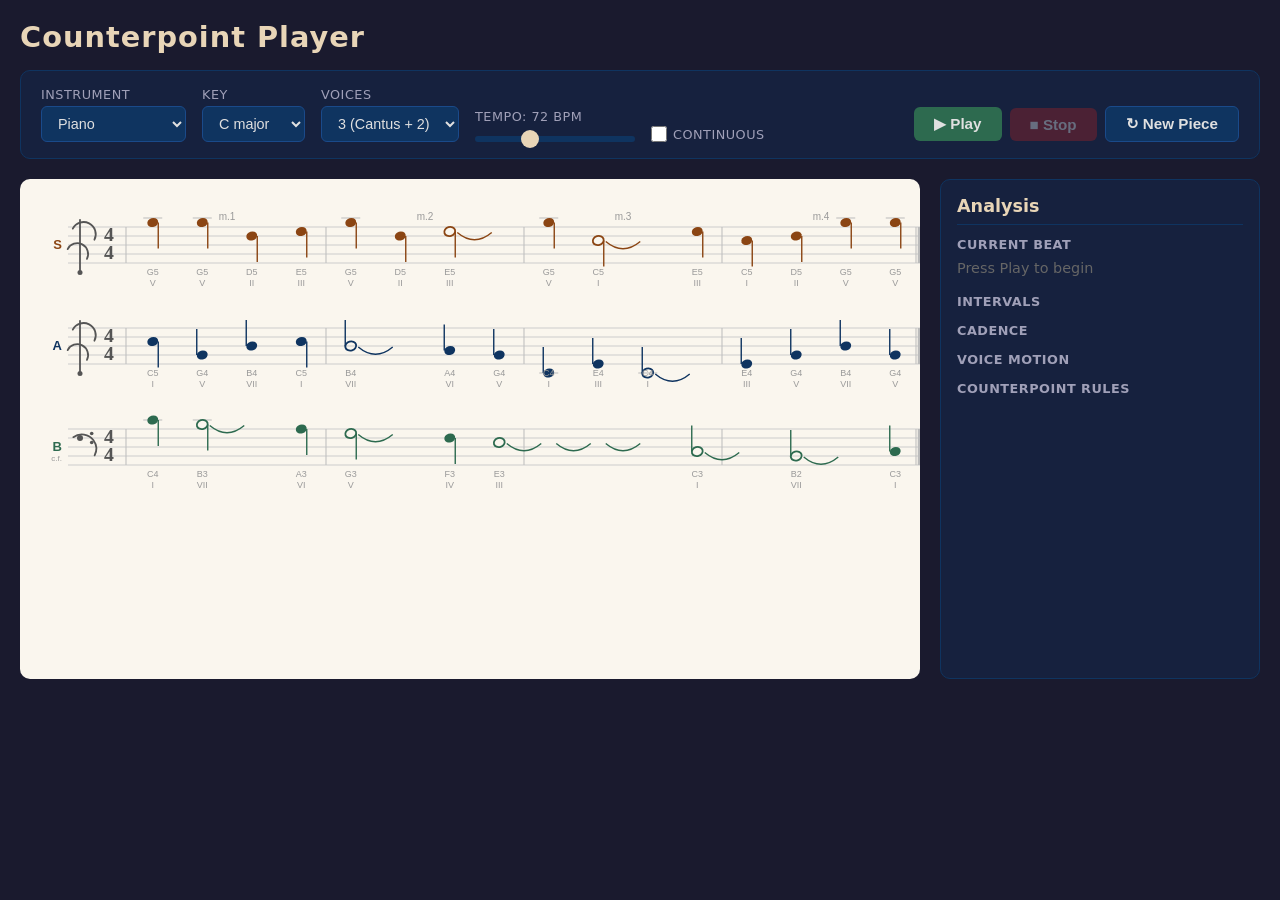
==== app.html @ f97dbc50 "Initial release: counterpoint music generator and player Browser-based app that generates 2-4 voice " ====
<!DOCTYPE html>
<html lang="en">
<head>
  <meta charset="UTF-8">
  <meta name="viewport" content="width=device-width, initial-scale=1.0">
  <title>Counterpoint Player</title>
  <link rel="stylesheet" href="style.css">
</head>
<body>
  <div id="app">
    <header>
      <h1>Counterpoint Player</h1>
      <div class="controls">
        <div class="control-group">
          <label for="instrument">Instrument</label>
          <select id="instrument">
            <option value="piano">Piano</option>
            <option value="harpsichord">Harpsichord</option>
            <option value="church-organ">Church Organ</option>
            <option value="baroque-organ">Baroque Organ</option>
            <option value="reed-organ">Reed Organ</option>
            <option value="flute-organ">Flute Organ</option>
          </select>
        </div>
        <div class="control-group">
          <label for="key-select">Key</label>
          <select id="key-select">
            <option value="C">C major</option>
            <option value="D">D major</option>
            <option value="E">E major</option>
            <option value="F">F major</option>
            <option value="G">G major</option>
            <option value="A">A major</option>
            <option value="Bb">B&#9837; major</option>
            <option value="Cm">C minor</option>
            <option value="Dm">D minor</option>
            <option value="Am">A minor</option>
            <option value="Em">E minor</option>
            <option value="Gm">G minor</option>
          </select>
        </div>
        <div class="control-group">
          <label for="voices">Voices</label>
          <select id="voices">
            <option value="2">2 (Cantus + 1)</option>
            <option value="3" selected>3 (Cantus + 2)</option>
            <option value="4">4 (Cantus + 3)</option>
          </select>
        </div>
        <div class="control-group">
          <label for="tempo">Tempo: <span id="tempo-display">72</span> BPM</label>
          <input type="range" id="tempo" min="30" max="160" value="72">
        </div>
        <div class="control-group">
          <label for="continuous" class="toggle-label">
            <input type="checkbox" id="continuous">
            Continuous
          </label>
        </div>
        <div class="control-group buttons">
          <button id="play-btn" class="btn btn-play">&#9654; Play</button>
          <button id="stop-btn" class="btn btn-stop" disabled>&#9632; Stop</button>
          <button id="generate-btn" class="btn btn-generate">&#8635; New Piece</button>
        </div>
      </div>
    </header>

    <main>
      <div id="score-container">
        <canvas id="score-canvas"></canvas>
      </div>
      <div id="analysis-panel">
        <h2>Analysis</h2>
        <div id="current-beat" class="analysis-section">
          <h3>Current Beat</h3>
          <div id="beat-info"></div>
        </div>
        <div id="interval-analysis" class="analysis-section">
          <h3>Intervals</h3>
          <div id="interval-info"></div>
        </div>
        <div id="cadence-analysis" class="analysis-section">
          <h3>Cadence</h3>
          <div id="cadence-info"></div>
        </div>
        <div id="motion-analysis" class="analysis-section">
          <h3>Voice Motion</h3>
          <div id="motion-info"></div>
        </div>
        <div id="rule-analysis" class="analysis-section">
          <h3>Counterpoint Rules</h3>
          <div id="rule-info"></div>
        </div>
      </div>
    </main>
  </div>

  <script src="music-theory.js"></script>
  <script src="counterpoint.js"></script>
  <script src="instruments.js"></script>
  <script src="score-renderer.js"></script>
  <script src="analysis.js"></script>
  <script src="app.js"></script>
</body>
</html>
---- style.css ----
* {
  margin: 0;
  padding: 0;
  box-sizing: border-box;
}

body {
  font-family: 'Segoe UI', system-ui, -apple-system, sans-serif;
  background: #1a1a2e;
  color: #e0e0e0;
  min-height: 100vh;
}

#app {
  max-width: 1400px;
  margin: 0 auto;
  padding: 20px;
}

header {
  margin-bottom: 20px;
}

h1 {
  font-size: 1.8rem;
  color: #e8d5b7;
  margin-bottom: 16px;
  letter-spacing: 1px;
}

.controls {
  display: flex;
  flex-wrap: wrap;
  gap: 16px;
  align-items: flex-end;
  background: #16213e;
  padding: 16px 20px;
  border-radius: 10px;
  border: 1px solid #0f3460;
}

.control-group {
  display: flex;
  flex-direction: column;
  gap: 4px;
}

.control-group label {
  font-size: 0.8rem;
  color: #a0a0b8;
  text-transform: uppercase;
  letter-spacing: 0.5px;
}

select, input[type="range"] {
  background: #0f3460;
  color: #e0e0e0;
  border: 1px solid #1a4a8a;
  border-radius: 6px;
  padding: 8px 12px;
  font-size: 0.9rem;
  cursor: pointer;
}

select:hover, select:focus {
  border-color: #e8d5b7;
  outline: none;
}

input[type="range"] {
  width: 160px;
  height: 6px;
  padding: 0;
  -webkit-appearance: none;
  appearance: none;
  border: none;
  border-radius: 3px;
  margin-top: 8px;
}

input[type="range"]::-webkit-slider-thumb {
  -webkit-appearance: none;
  width: 18px;
  height: 18px;
  border-radius: 50%;
  background: #e8d5b7;
  cursor: pointer;
}

.toggle-label {
  display: flex;
  align-items: center;
  gap: 6px;
  cursor: pointer;
  font-size: 0.9rem;
  color: #a0a0b8;
  padding-top: 6px;
}

.toggle-label input[type="checkbox"] {
  width: 16px;
  height: 16px;
  accent-color: #e8d5b7;
  cursor: pointer;
}

.buttons {
  flex-direction: row;
  gap: 8px;
  align-items: center;
  margin-left: auto;
}

.btn {
  padding: 8px 20px;
  border: none;
  border-radius: 6px;
  font-size: 0.95rem;
  cursor: pointer;
  transition: all 0.2s;
  font-weight: 600;
}

.btn:disabled {
  opacity: 0.4;
  cursor: not-allowed;
}

.btn-play {
  background: #2d6a4f;
  color: #e0e0e0;
}
.btn-play:hover:not(:disabled) { background: #40916c; }

.btn-stop {
  background: #9b2226;
  color: #e0e0e0;
}
.btn-stop:hover:not(:disabled) { background: #bb3e42; }

.btn-generate {
  background: #0f3460;
  color: #e0e0e0;
  border: 1px solid #1a4a8a;
}
.btn-generate:hover { background: #1a4a8a; }

main {
  display: grid;
  grid-template-columns: 1fr 320px;
  gap: 20px;
  min-height: 500px;
}

#score-container {
  background: #faf6ee;
  border-radius: 10px;
  padding: 20px;
  overflow-x: auto;
  height: 500px;
}

#score-canvas {
  display: block;
  width: 100%;
}

#analysis-panel {
  background: #16213e;
  border-radius: 10px;
  padding: 16px;
  border: 1px solid #0f3460;
  overflow-y: auto;
  max-height: 80vh;
}

#analysis-panel h2 {
  color: #e8d5b7;
  font-size: 1.1rem;
  margin-bottom: 12px;
  padding-bottom: 8px;
  border-bottom: 1px solid #0f3460;
}

.analysis-section {
  margin-bottom: 14px;
}

.analysis-section h3 {
  color: #a0a0b8;
  font-size: 0.8rem;
  text-transform: uppercase;
  letter-spacing: 0.5px;
  margin-bottom: 6px;
}

.analysis-section > div {
  font-size: 0.9rem;
  line-height: 1.5;
}

.degree {
  display: inline-block;
  background: #0f3460;
  padding: 2px 8px;
  border-radius: 4px;
  margin: 2px;
  font-family: 'Times New Roman', serif;
  font-size: 1rem;
}

.cadence-label {
  display: inline-block;
  background: #2d6a4f;
  padding: 4px 10px;
  border-radius: 4px;
  color: #e8d5b7;
  font-weight: 600;
}

.motion-type {
  display: inline-block;
  padding: 2px 8px;
  border-radius: 4px;
  margin: 2px;
  font-size: 0.85rem;
}

.motion-contrary { background: #2d6a4f; }
.motion-oblique { background: #0f3460; }
.motion-similar { background: #6a4f2d; }
.motion-parallel { background: #6a2d2d; }

.rule-ok {
  color: #52b788;
}
.rule-violation {
  color: #e07070;
}

.note-label {
  font-family: 'Times New Roman', serif;
}

.voice-label {
  font-weight: 600;
  color: #e8d5b7;
}

.playhead-indicator {
  color: #e8d5b7;
  font-weight: bold;
}

@media (max-width: 900px) {
  main {
    grid-template-columns: 1fr;
  }
  #analysis-panel {
    max-height: 400px;
  }
}
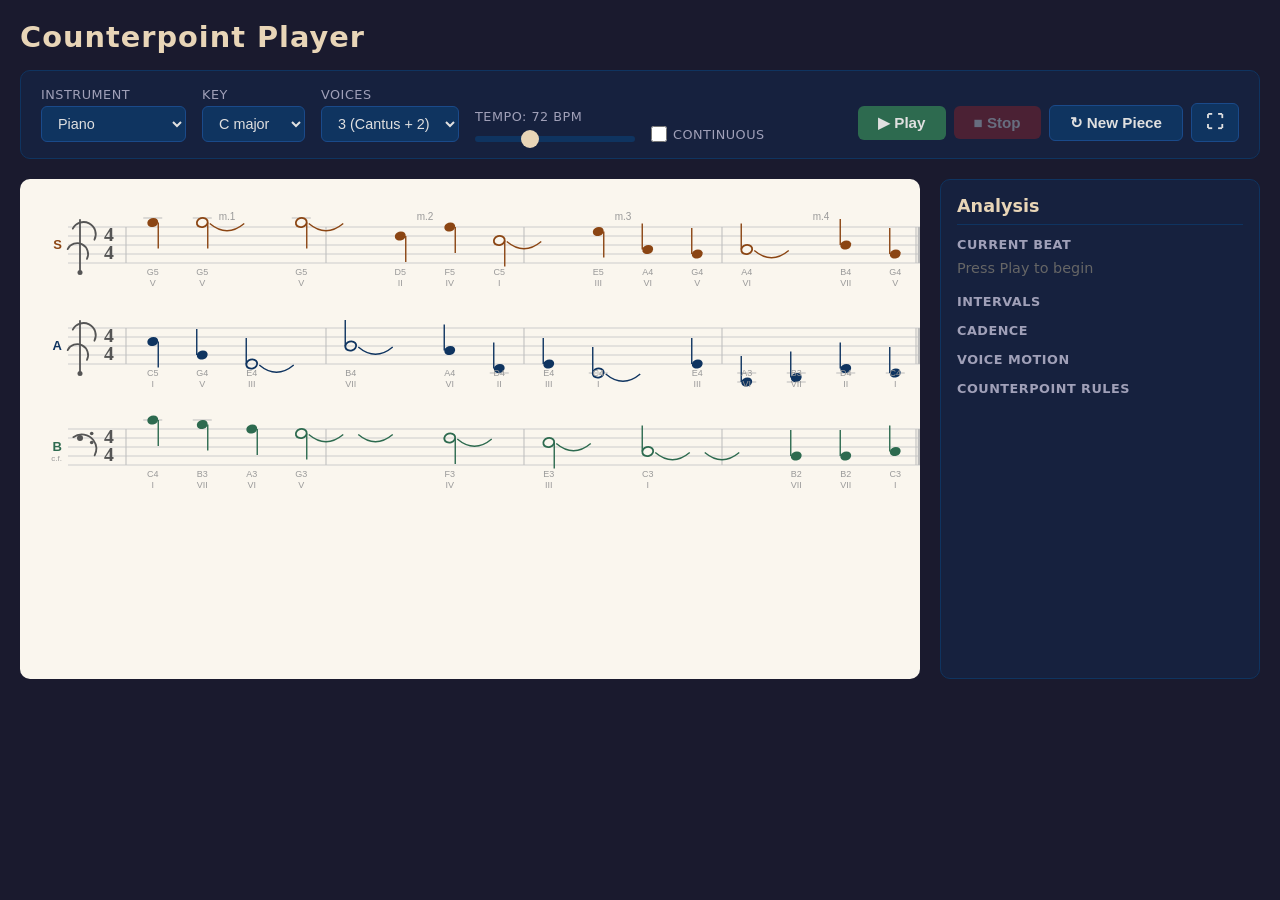
==== commit fcab0307: "Add full screen mode; expand README with history and Gradus ad Parnassum - Full screen button in the" ====
--- a/app.html
+++ b/app.html
@@ -61,6 +61,7 @@
           <button id="play-btn" class="btn btn-play">&#9654; Play</button>
           <button id="stop-btn" class="btn btn-stop" disabled>&#9632; Stop</button>
           <button id="generate-btn" class="btn btn-generate">&#8635; New Piece</button>
+          <button id="fullscreen-btn" class="btn btn-fullscreen" title="Full screen">&#x26F6;</button>
         </div>
       </div>
     </header>
--- a/style.css
+++ b/style.css
@@ -145,6 +145,15 @@
 }
 .btn-generate:hover { background: #1a4a8a; }
 
+.btn-fullscreen {
+  background: #0f3460;
+  color: #e0e0e0;
+  border: 1px solid #1a4a8a;
+  font-size: 1.1rem;
+  padding: 8px 14px;
+}
+.btn-fullscreen:hover { background: #1a4a8a; }
+
 main {
   display: grid;
   grid-template-columns: 1fr 320px;
@@ -252,6 +261,50 @@
   font-weight: bold;
 }
 
+/* ── Fullscreen mode ────────────────────────────────── */
+
+#app:fullscreen,
+#app:-webkit-full-screen {
+  background: #1a1a2e;
+  max-width: none;
+  padding: 12px 20px;
+  display: flex;
+  flex-direction: column;
+  height: 100vh;
+  overflow: hidden;
+}
+
+#app:fullscreen header,
+#app:-webkit-full-screen header {
+  margin-bottom: 10px;
+  flex-shrink: 0;
+}
+
+#app:fullscreen h1,
+#app:-webkit-full-screen h1 {
+  display: none;
+}
+
+#app:fullscreen main,
+#app:-webkit-full-screen main {
+  flex: 1;
+  min-height: 0;
+  grid-template-columns: 1fr 300px;
+}
+
+#app:fullscreen #score-container,
+#app:-webkit-full-screen #score-container {
+  height: auto;
+  flex: 1;
+  min-height: 0;
+}
+
+#app:fullscreen #analysis-panel,
+#app:-webkit-full-screen #analysis-panel {
+  max-height: none;
+  overflow-y: auto;
+}
+
 @media (max-width: 900px) {
   main {
     grid-template-columns: 1fr;
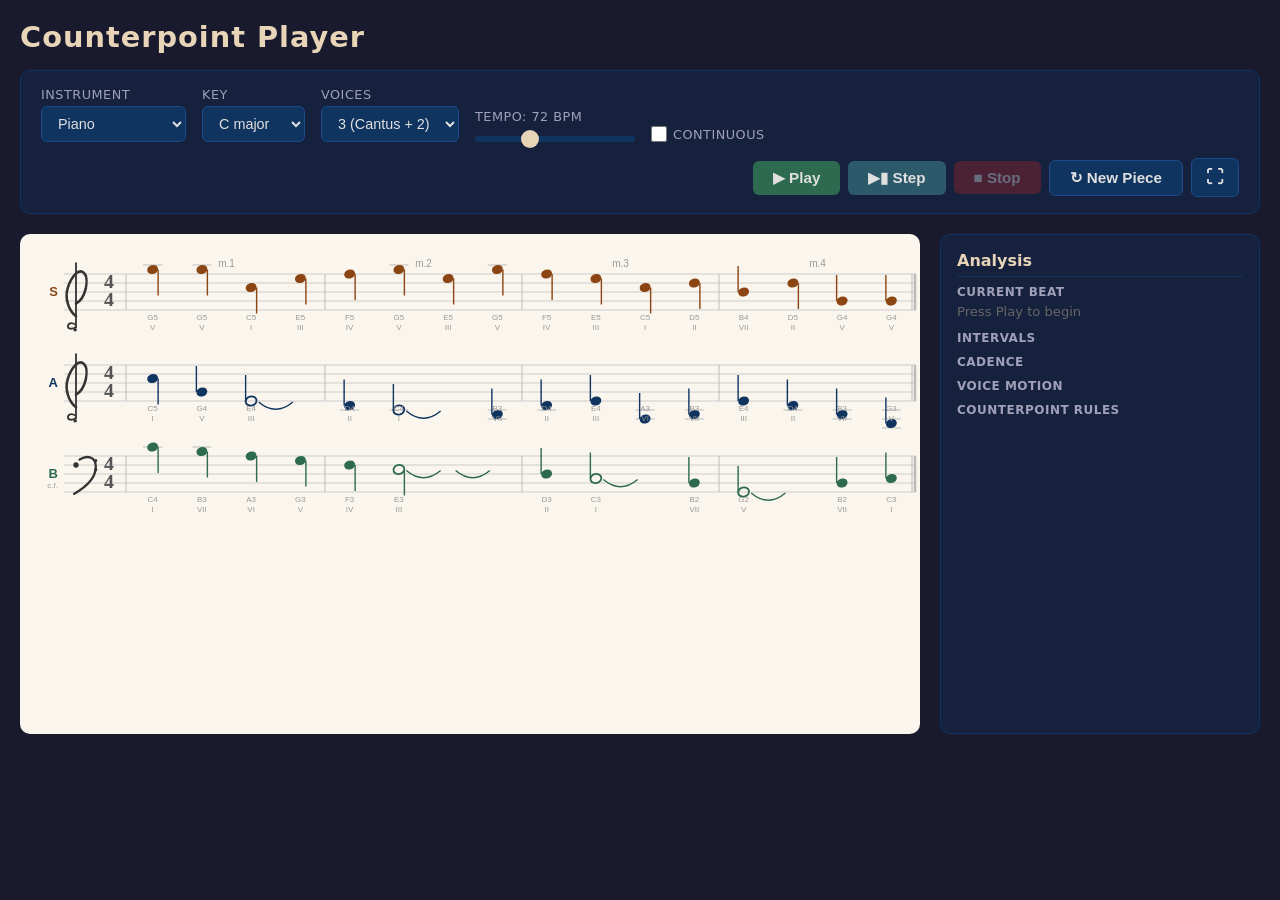
==== commit 8d3a2468: "Replace canvas-drawn clefs with SVG images; add single-step button - Create treble-clef.svg and bass" ====
--- a/app.html
+++ b/app.html
@@ -59,6 +59,7 @@
         </div>
         <div class="control-group buttons">
           <button id="play-btn" class="btn btn-play">&#9654; Play</button>
+          <button id="step-btn" class="btn btn-step">&#9654;&#9646; Step</button>
           <button id="stop-btn" class="btn btn-stop" disabled>&#9632; Stop</button>
           <button id="generate-btn" class="btn btn-generate">&#8635; New Piece</button>
           <button id="fullscreen-btn" class="btn btn-fullscreen" title="Full screen">&#x26F6;</button>
--- a/style.css
+++ b/style.css
@@ -132,6 +132,12 @@
 }
 .btn-play:hover:not(:disabled) { background: #40916c; }
 
+.btn-step {
+  background: #2d5a6a;
+  color: #e0e0e0;
+}
+.btn-step:hover:not(:disabled) { background: #3d7a8a; }
+
 .btn-stop {
   background: #9b2226;
   color: #e0e0e0;
@@ -164,8 +170,8 @@
 #score-container {
   background: #faf6ee;
   border-radius: 10px;
-  padding: 20px;
-  overflow-x: auto;
+  padding: 12px 16px;
+  overflow: hidden;
   height: 500px;
 }
 
@@ -185,27 +191,27 @@
 
 #analysis-panel h2 {
   color: #e8d5b7;
-  font-size: 1.1rem;
-  margin-bottom: 12px;
-  padding-bottom: 8px;
+  font-size: 1rem;
+  margin-bottom: 8px;
+  padding-bottom: 6px;
   border-bottom: 1px solid #0f3460;
 }
 
 .analysis-section {
-  margin-bottom: 14px;
+  margin-bottom: 10px;
 }
 
 .analysis-section h3 {
   color: #a0a0b8;
-  font-size: 0.8rem;
+  font-size: 0.75rem;
   text-transform: uppercase;
   letter-spacing: 0.5px;
-  margin-bottom: 6px;
+  margin-bottom: 4px;
 }
 
 .analysis-section > div {
-  font-size: 0.9rem;
-  line-height: 1.5;
+  font-size: 0.82rem;
+  line-height: 1.4;
 }
 
 .degree {
@@ -263,46 +269,81 @@
 
 /* ── Fullscreen mode ────────────────────────────────── */
 
-#app:fullscreen,
-#app:-webkit-full-screen {
+.app-fullscreen {
   background: #1a1a2e;
-  max-width: none;
+  max-width: none !important;
   padding: 12px 20px;
   display: flex;
   flex-direction: column;
   height: 100vh;
   overflow: hidden;
-}
-
-#app:fullscreen header,
-#app:-webkit-full-screen header {
+  position: fixed;
+  top: 0;
+  left: 0;
+  width: 100vw;
+  z-index: 9999;
+}
+
+.app-fullscreen header {
   margin-bottom: 10px;
   flex-shrink: 0;
 }
 
-#app:fullscreen h1,
-#app:-webkit-full-screen h1 {
+.app-fullscreen h1 {
   display: none;
 }
 
-#app:fullscreen main,
-#app:-webkit-full-screen main {
+.app-fullscreen main {
   flex: 1;
   min-height: 0;
   grid-template-columns: 1fr 300px;
 }
 
-#app:fullscreen #score-container,
-#app:-webkit-full-screen #score-container {
+.app-fullscreen #score-container {
   height: auto;
   flex: 1;
   min-height: 0;
 }
 
-#app:fullscreen #analysis-panel,
-#app:-webkit-full-screen #analysis-panel {
+.app-fullscreen #analysis-panel {
   max-height: none;
   overflow-y: auto;
+  padding: 12px;
+}
+
+.app-fullscreen #analysis-panel h2 {
+  font-size: 0.9rem;
+  margin-bottom: 6px;
+  padding-bottom: 4px;
+}
+
+.app-fullscreen .analysis-section {
+  margin-bottom: 6px;
+}
+
+.app-fullscreen .analysis-section h3 {
+  font-size: 0.7rem;
+  margin-bottom: 2px;
+}
+
+.app-fullscreen .analysis-section > div {
+  font-size: 0.78rem;
+  line-height: 1.3;
+}
+
+.app-fullscreen .degree {
+  padding: 1px 5px;
+  font-size: 0.85rem;
+}
+
+.app-fullscreen .motion-type {
+  padding: 1px 6px;
+  font-size: 0.78rem;
+}
+
+.app-fullscreen .cadence-label {
+  padding: 2px 8px;
+  font-size: 0.82rem;
 }
 
 @media (max-width: 900px) {
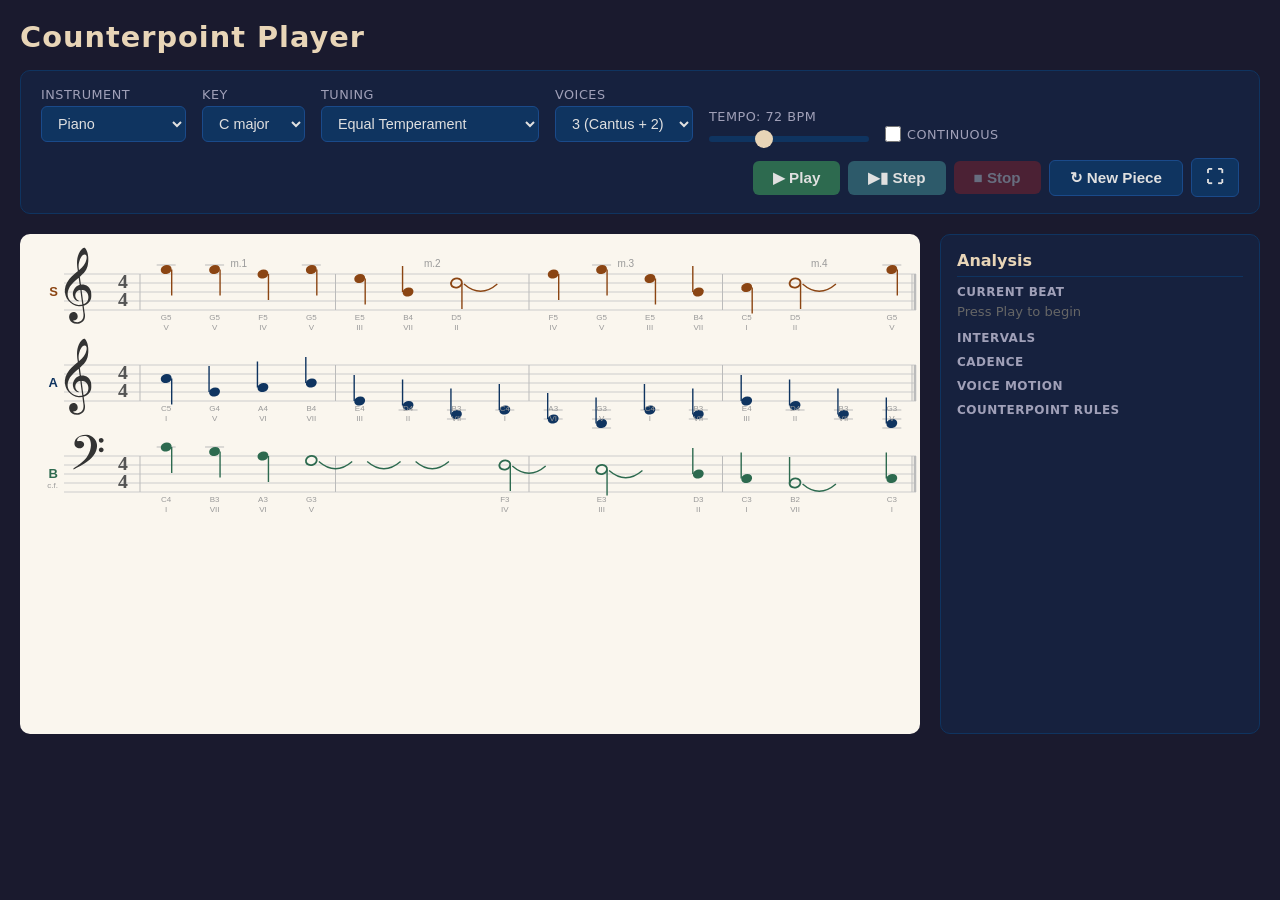
==== commit 8713f886: "Add selectable tuning systems beyond equal temperament Six tuning options: Equal Temperament, Just I" ====
--- a/app.html
+++ b/app.html
@@ -37,6 +37,17 @@
             <option value="Am">A minor</option>
             <option value="Em">E minor</option>
             <option value="Gm">G minor</option>
+          </select>
+        </div>
+        <div class="control-group">
+          <label for="tuning">Tuning</label>
+          <select id="tuning">
+            <option value="equal">Equal Temperament</option>
+            <option value="just-major">Just Intonation</option>
+            <option value="pythagorean">Pythagorean</option>
+            <option value="meantone">Quarter-Comma Meantone</option>
+            <option value="werckmeister">Werckmeister III</option>
+            <option value="kirnberger">Kirnberger III</option>
           </select>
         </div>
         <div class="control-group">
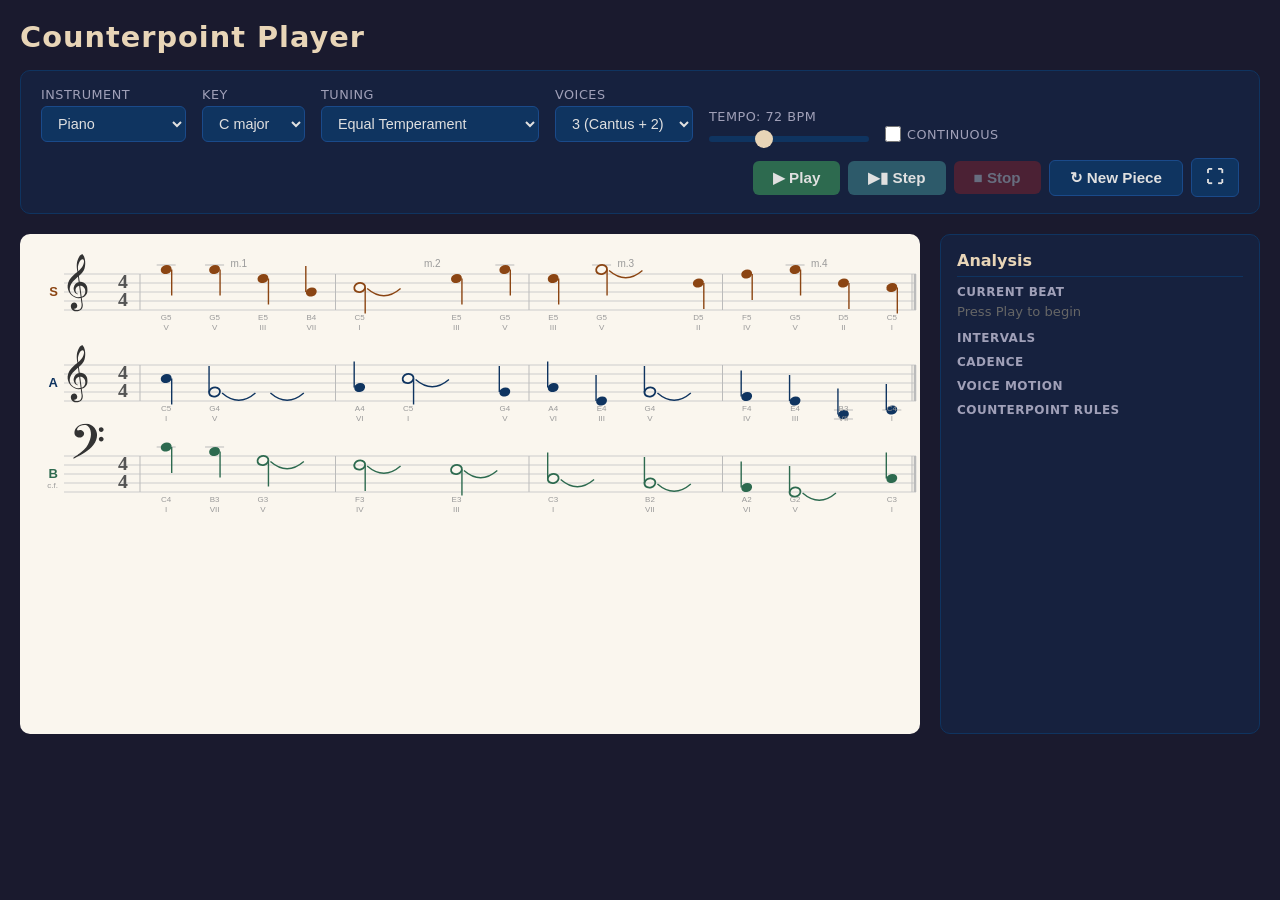
==== commit dc3d9e5f: "Make tunings key-relative and add just intonation minor Key-relative tunings (just intonation, Pytha" ====
--- a/app.html
+++ b/app.html
@@ -43,7 +43,8 @@
           <label for="tuning">Tuning</label>
           <select id="tuning">
             <option value="equal">Equal Temperament</option>
-            <option value="just-major">Just Intonation</option>
+            <option value="just-major">Just Intonation (Major)</option>
+            <option value="just-minor">Just Intonation (Minor)</option>
             <option value="pythagorean">Pythagorean</option>
             <option value="meantone">Quarter-Comma Meantone</option>
             <option value="werckmeister">Werckmeister III</option>
